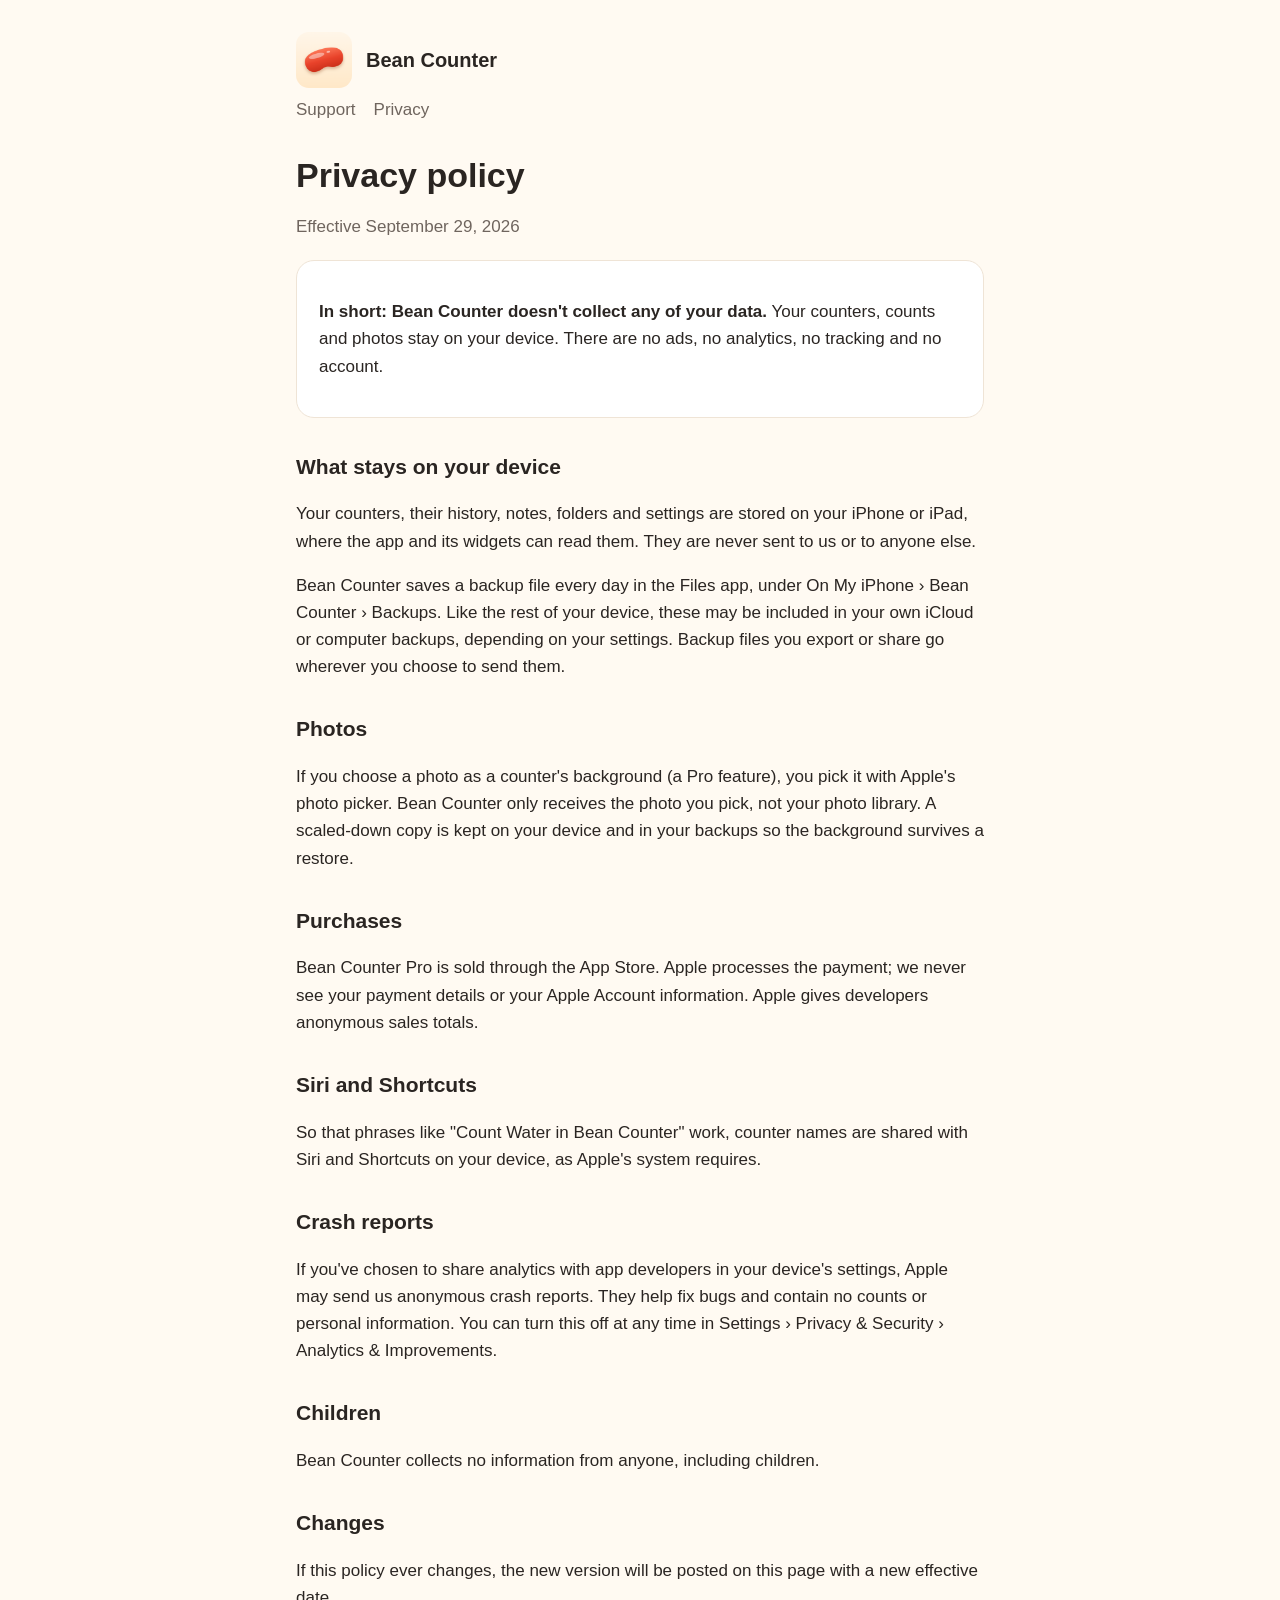
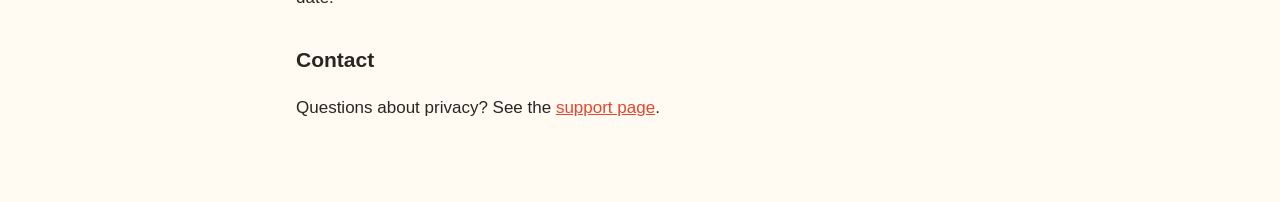
==== privacy.html @ 5407b4c4 "Privacy policy and support pages" ====
<!doctype html>
<html lang="en">
<head>
<meta charset="utf-8">
<meta name="viewport" content="width=device-width, initial-scale=1">
<title>Bean Counter Privacy</title>
<meta name="description" content="Bean Counter's privacy policy: your counts stay on your device.">
<link rel="icon" href="icon.png">
<link rel="stylesheet" href="style.css">
</head>
<body>
<main>
  <header><img src="icon.png" alt=""><a href="./">Bean Counter</a></header>
  <nav><a href="support.html">Support</a><a href="privacy.html">Privacy</a></nav>
  <h1>Privacy policy</h1>
  <p class="muted">Effective September 29, 2026</p>

  <div class="card">
    <p><strong>In short: Bean Counter doesn't collect any of your data.</strong> Your counters, counts and photos stay on your device. There are no ads, no analytics, no tracking and no account.</p>
  </div>

  <h2>What stays on your device</h2>
  <p>Your counters, their history, notes, folders and settings are stored on your iPhone or iPad, where the app and its widgets can read them. They are never sent to us or to anyone else.</p>
  <p>Bean Counter saves a backup file every day in the Files app, under On My iPhone › Bean Counter › Backups. Like the rest of your device, these may be included in your own iCloud or computer backups, depending on your settings. Backup files you export or share go wherever you choose to send them.</p>

  <h2>Photos</h2>
  <p>If you choose a photo as a counter's background (a Pro feature), you pick it with Apple's photo picker. Bean Counter only receives the photo you pick, not your photo library. A scaled-down copy is kept on your device and in your backups so the background survives a restore.</p>

  <h2>Purchases</h2>
  <p>Bean Counter Pro is sold through the App Store. Apple processes the payment; we never see your payment details or your Apple Account information. Apple gives developers anonymous sales totals.</p>

  <h2>Siri and Shortcuts</h2>
  <p>So that phrases like "Count Water in Bean Counter" work, counter names are shared with Siri and Shortcuts on your device, as Apple's system requires.</p>

  <h2>Crash reports</h2>
  <p>If you've chosen to share analytics with app developers in your device's settings, Apple may send us anonymous crash reports. They help fix bugs and contain no counts or personal information. You can turn this off at any time in Settings › Privacy &amp; Security › Analytics &amp; Improvements.</p>

  <h2>Children</h2>
  <p>Bean Counter collects no information from anyone, including children.</p>

  <h2>Changes</h2>
  <p>If this policy ever changes, the new version will be posted on this page with a new effective date.</p>

  <h2>Contact</h2>
  <p>Questions about privacy? See the <a href="support.html">support page</a>.</p>
</main>
</body>
</html>
---- style.css ----
:root {
  --bg: #fffaf2;
  --text: #2a2522;
  --muted: #6f655e;
  --accent: #e8452f;
  --card: #ffffff;
  --line: #efe4d6;
}
@media (prefers-color-scheme: dark) {
  :root {
    --bg: #1a1714;
    --text: #f3ede6;
    --muted: #b3a89e;
    --accent: #ff7a5c;
    --card: #24201c;
    --line: #3a332c;
  }
}
* { box-sizing: border-box; }
body {
  margin: 0;
  background: var(--bg);
  color: var(--text);
  font: 17px/1.6 -apple-system, BlinkMacSystemFont, "Segoe UI", Roboto, sans-serif;
}
main { max-width: 720px; margin: 0 auto; padding: 32px 16px 64px; }
header { display: flex; align-items: center; gap: 14px; margin-bottom: 8px; }
header img { width: 56px; height: 56px; border-radius: 13px; }
header a { color: inherit; text-decoration: none; font-weight: 700; font-size: 20px; }
nav { display: flex; gap: 18px; margin: 8px 0 32px; }
nav a { color: var(--muted); text-decoration: none; }
nav a:hover, a { color: var(--accent); }
h1 { font-size: 34px; line-height: 1.2; margin: 0 0 8px; }
h2 { font-size: 21px; margin: 32px 0 6px; }
p, li { color: var(--text); }
.muted { color: var(--muted); }
.card { background: var(--card); border: 1px solid var(--line); border-radius: 18px; padding: 20px 22px; margin: 20px 0; }
footer { margin-top: 48px; color: var(--muted); font-size: 14px; }
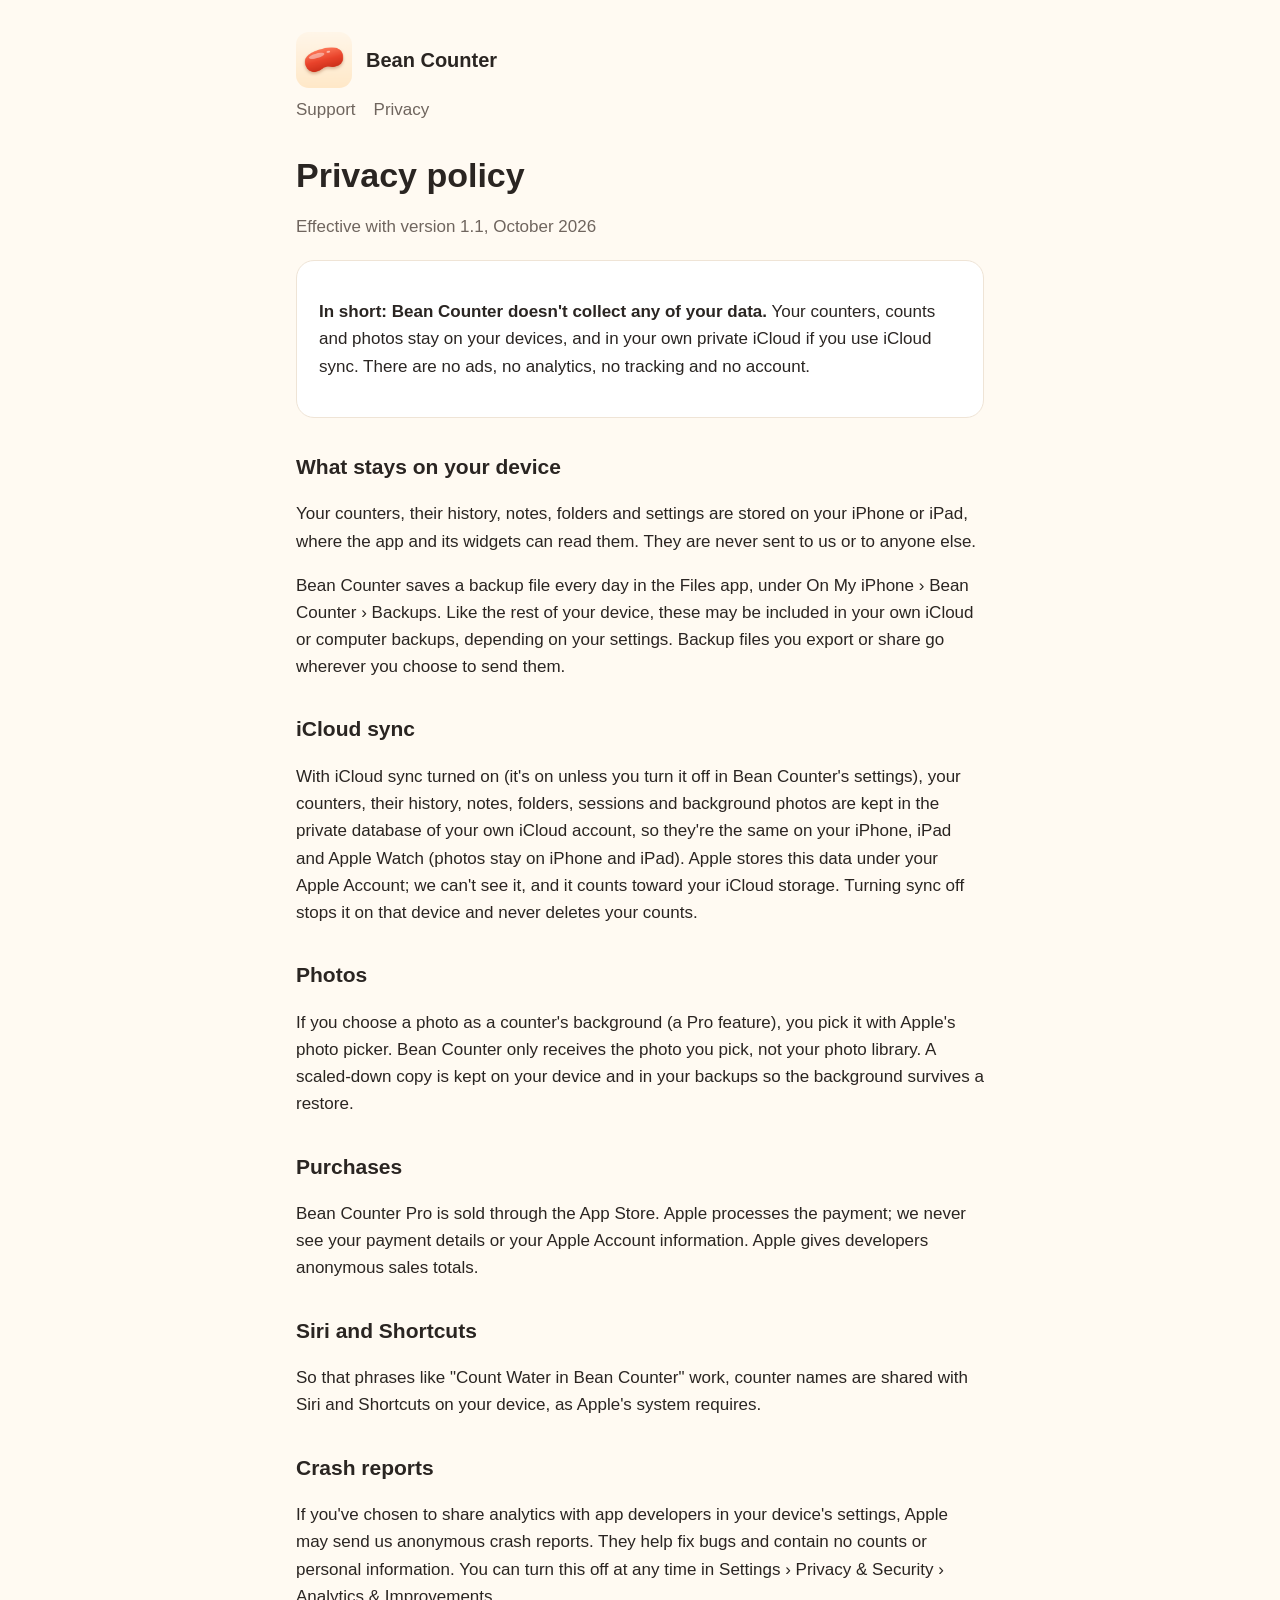
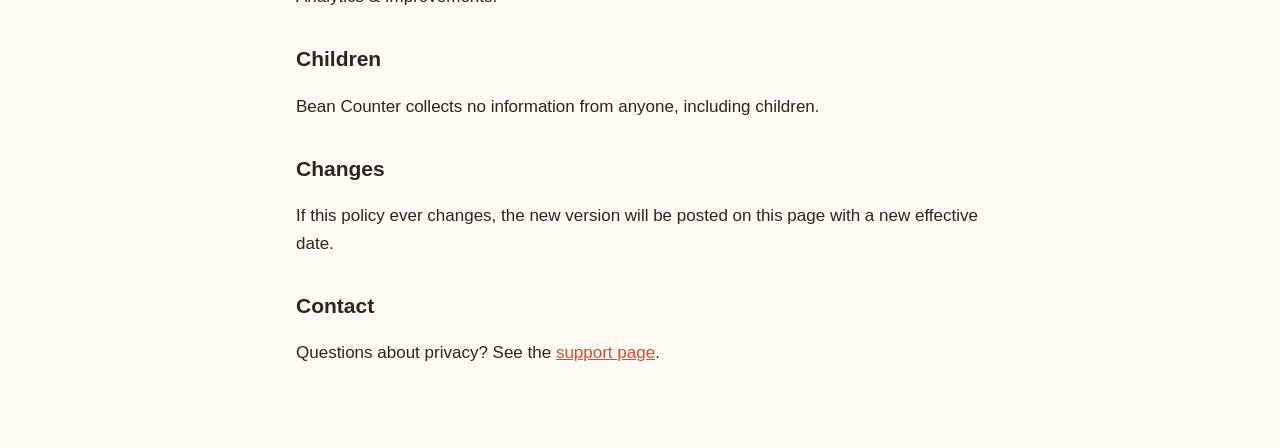
==== commit adfb0d0a: "The privacy policy and support pages now cover iCloud sync and the Apple Watch app, and the home pag" ====
--- a/privacy.html
+++ b/privacy.html
@@ -13,15 +13,18 @@
   <header><img src="icon.png" alt=""><a href="./">Bean Counter</a></header>
   <nav><a href="support.html">Support</a><a href="privacy.html">Privacy</a></nav>
   <h1>Privacy policy</h1>
-  <p class="muted">Effective September 29, 2026</p>
+  <p class="muted">Effective with version 1.1, October 2026</p>
 
   <div class="card">
-    <p><strong>In short: Bean Counter doesn't collect any of your data.</strong> Your counters, counts and photos stay on your device. There are no ads, no analytics, no tracking and no account.</p>
+    <p><strong>In short: Bean Counter doesn't collect any of your data.</strong> Your counters, counts and photos stay on your devices, and in your own private iCloud if you use iCloud sync. There are no ads, no analytics, no tracking and no account.</p>
   </div>
 
   <h2>What stays on your device</h2>
   <p>Your counters, their history, notes, folders and settings are stored on your iPhone or iPad, where the app and its widgets can read them. They are never sent to us or to anyone else.</p>
   <p>Bean Counter saves a backup file every day in the Files app, under On My iPhone › Bean Counter › Backups. Like the rest of your device, these may be included in your own iCloud or computer backups, depending on your settings. Backup files you export or share go wherever you choose to send them.</p>
+
+  <h2>iCloud sync</h2>
+  <p>With iCloud sync turned on (it's on unless you turn it off in Bean Counter's settings), your counters, their history, notes, folders, sessions and background photos are kept in the private database of your own iCloud account, so they're the same on your iPhone, iPad and Apple Watch (photos stay on iPhone and iPad). Apple stores this data under your Apple Account; we can't see it, and it counts toward your iCloud storage. Turning sync off stops it on that device and never deletes your counts.</p>
 
   <h2>Photos</h2>
   <p>If you choose a photo as a counter's background (a Pro feature), you pick it with Apple's photo picker. Bean Counter only receives the photo you pick, not your photo library. A scaled-down copy is kept on your device and in your backups so the background survives a restore.</p>
